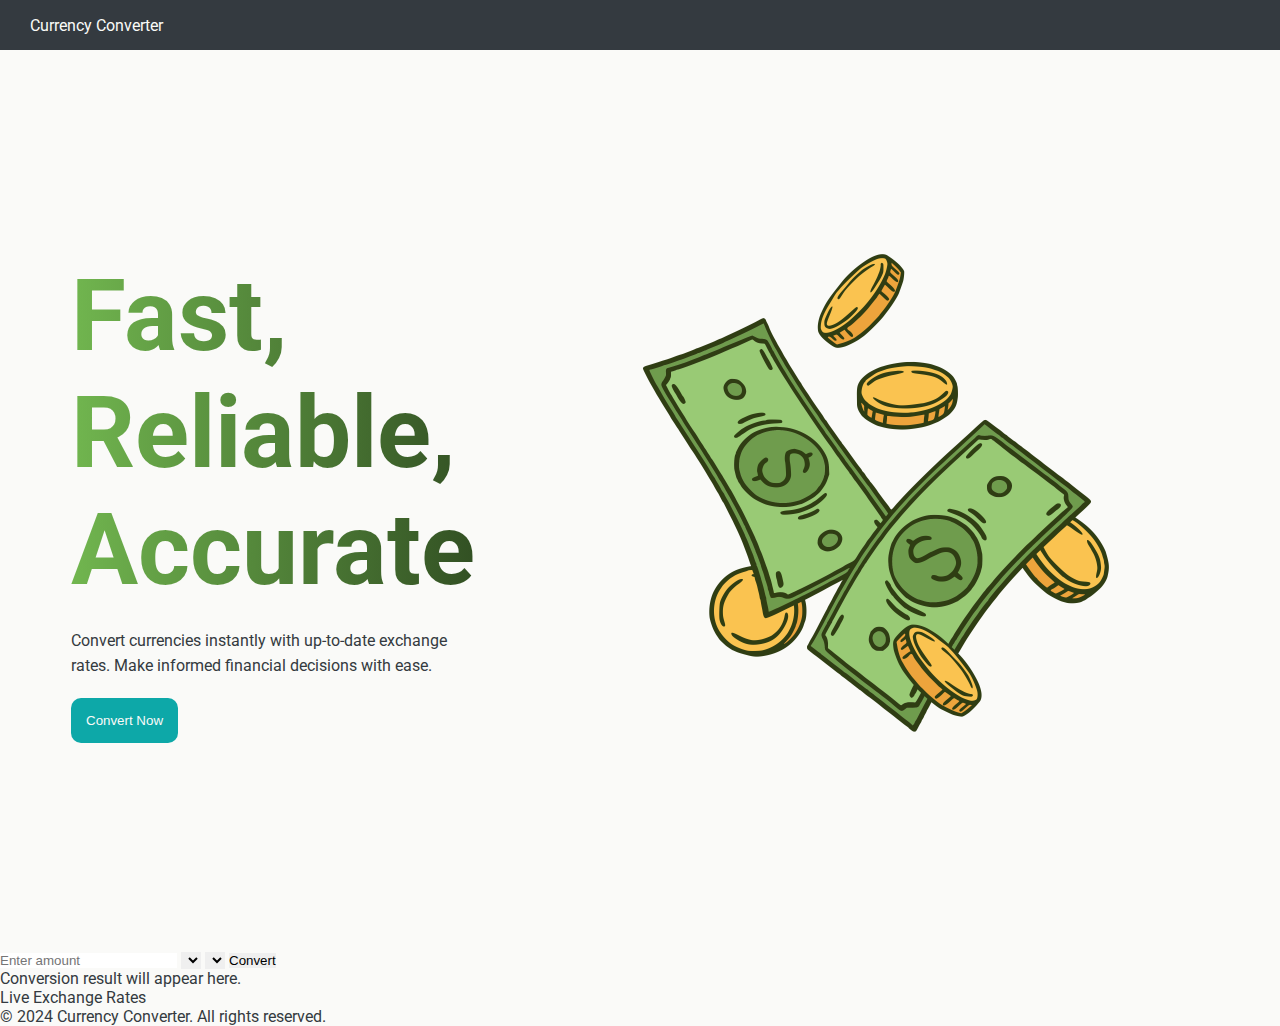
==== index.html @ 12a74fa1 "Responsiveness" ====
<!DOCTYPE html>
<html lang="en">
<head>
    <meta charset="UTF-8">
    <meta name="viewport" content="width=device-width, initial-scale=1.0">
    <link href="styles.css" rel="stylesheet">
    <link href="responsive.css" rel="stylesheet">
    <title>Currency Converter</title>
</head>
<body>
    <header>
        <div class="container">
            <nav>
                <ul>
                    <li><a>Currency Converter</a></li>
                </ul>
            </nav>
        </div>
    </header>
    <main>
        <section id="frontPage">
            <div class="row">          
            <div class="contentWrapper">
                <div class="content">
                    <h1>Fast, Reliable, Accurate</h1>
                    <p>Convert currencies instantly with up-to-date exchange rates. Make informed financial decisions with ease.</p>
                    <button id="ConvertNow">Convert Now</button>  
                </div>
            </div>
                <div class="imgWrapper">
                    <img src="cash.png" alt="">
                </div>  
        </div>
        </section>
        
        <!-- Conversion Form -->
        <section id="converter">
            <input type="number" id="amount" placeholder="Enter amount">
            <select id="fromCurrency">
                <!-- Currency options will go here -->
            </select>
            <select id="toCurrency">
                <!-- Currency options will go here -->
            </select>
            <button id="convertButton">Convert</button>
        </section>
        <!-- Conversion Result -->
        <section id="result">
            <p id="conversionResult">Conversion result will appear here.</p>
        </section>
    </main>
    <aside>
        <!-- Sidebar content like a live ticker or info goes here -->
        <p>Live Exchange Rates</p>
        <!-- Example placeholder -->
    </aside>
    <footer>
        <p>&copy; 2024 Currency Converter. All rights reserved.</p>
    </footer>
    <script src="script.js"></script>
</body>
</html>
---- styles.css ----
@import url('https://fonts.googleapis.com/css2?family=Roboto:wght@400;500;700&display=swap');

/* Base Styles */
*, *::before, *::after {
    box-sizing: border-box;
}

* {
    padding: 0;
    border: 0;
    margin: 0;
}

/* Variables */
:root {
    /* Color Variables */
    --white: #FAFAF8;
    --black: #343A40;
    --primary-color: #71B64F;
    --accent-color: #0DA8A8;
    --complementary-color: #0C535C;
    --shadow: #5c5c5c83;


    /* Font Variables */
  --font-family: 'Roboto', sans-serif;
  --font-regular: 400;
  --font-medium: 500;
  --font-bold: 700;
}

body {
    font-family: var(--font-family);
    font-weight: var(--font-regular);
    background-color: var(--white);
    color: var(--black);
  }

nav {
    background-color: var(--black);
    box-shadow: var(--shadow);
}

nav ul{
    width: 100%;
    list-style: none;
    display: flex;
    justify-content: flex-end;
}

nav li {
    height: 50px;
}

nav a {
    height: 100%;
    padding: 0 30px;
    text-decoration: none;
    display: flex;
    align-items: center;
    color: var(--white)
}

nav li:first-child {
    margin-right: auto;
}

/* main text and image */
#cover {
    background-color: var(--white);
    text-align: right;
    width: 100%;
}

#frontPage {
    width: 100%;
    min-height: 100vh;
    display: grid;
    place-items: center;
    padding: 50px;
    justify-content: center;
    align-items: center;
}

.row {
    width: 80%;
    max-width: 1170px;
    display: grid;
    grid-template-columns: repeat(2, 1fr);
    grid-gap: 50px;
}

.imgWrapper {
    max-width: 100%; /* Ensure wrapper takes full width available */
}

.row .imgWrapper img {
    max-width: 500px;
    height: auto;
    padding-bottom: 10px;
    transition: 0.3s;
}

.row .imgWrapper:hover img {
    transform: scale(1.10);
}

.row .contentWrapper {
    width:100%;
    display: flex;
    justify-content: center;
    align-items: center;
    padding-right: 50%;
}

.row .contentWrapper h1 {
    background: linear-gradient(to right, #71B64F, #325023);
    background-clip: text;
    color: transparent;
    font-weight: var(--font-bold);
    font-size: 100px;
    padding-bottom: 20px;
}

.row .contentWrapper p {
    font-size: 16px;
    font-weight: var(--font-regular);
    line-height: 25px;
    padding-bottom: 20px;
}

.row .contentWrapper button {
    background-color: var(--accent-color);
    color: var(--white);
    font-weight: var(--font-medium);
    border-radius: 10px;
    padding: 15px;
}
---- responsive.css ----
@media (max-width: 991px) {
    .row {
        display: grid;
        grid-template-columns: 1fr;
        grid-gap: 50px;
    }

    .row .contentWrapper {
        padding-right: 0;
    }
}

@media (max-width: 768px) {
    .row .imgWrapper img {
        max-width: 400px;
    }
    .row {
        width: 90%;
    }

    .row .contentWrapper {
        padding: 20px;
    }

    .row .contentWrapper h1 {
        font-size: 70px;
    }
    
    .row .contentWrapper p {
        line-height: 24px;
}
}

@media (max-width: 575px) {

    .row .contentWrapper h1 {
        font-size: 50px;
    }
    
    .row .contentWrapper p {
        font-size: 15px;
        line-height: 22px;
}

}
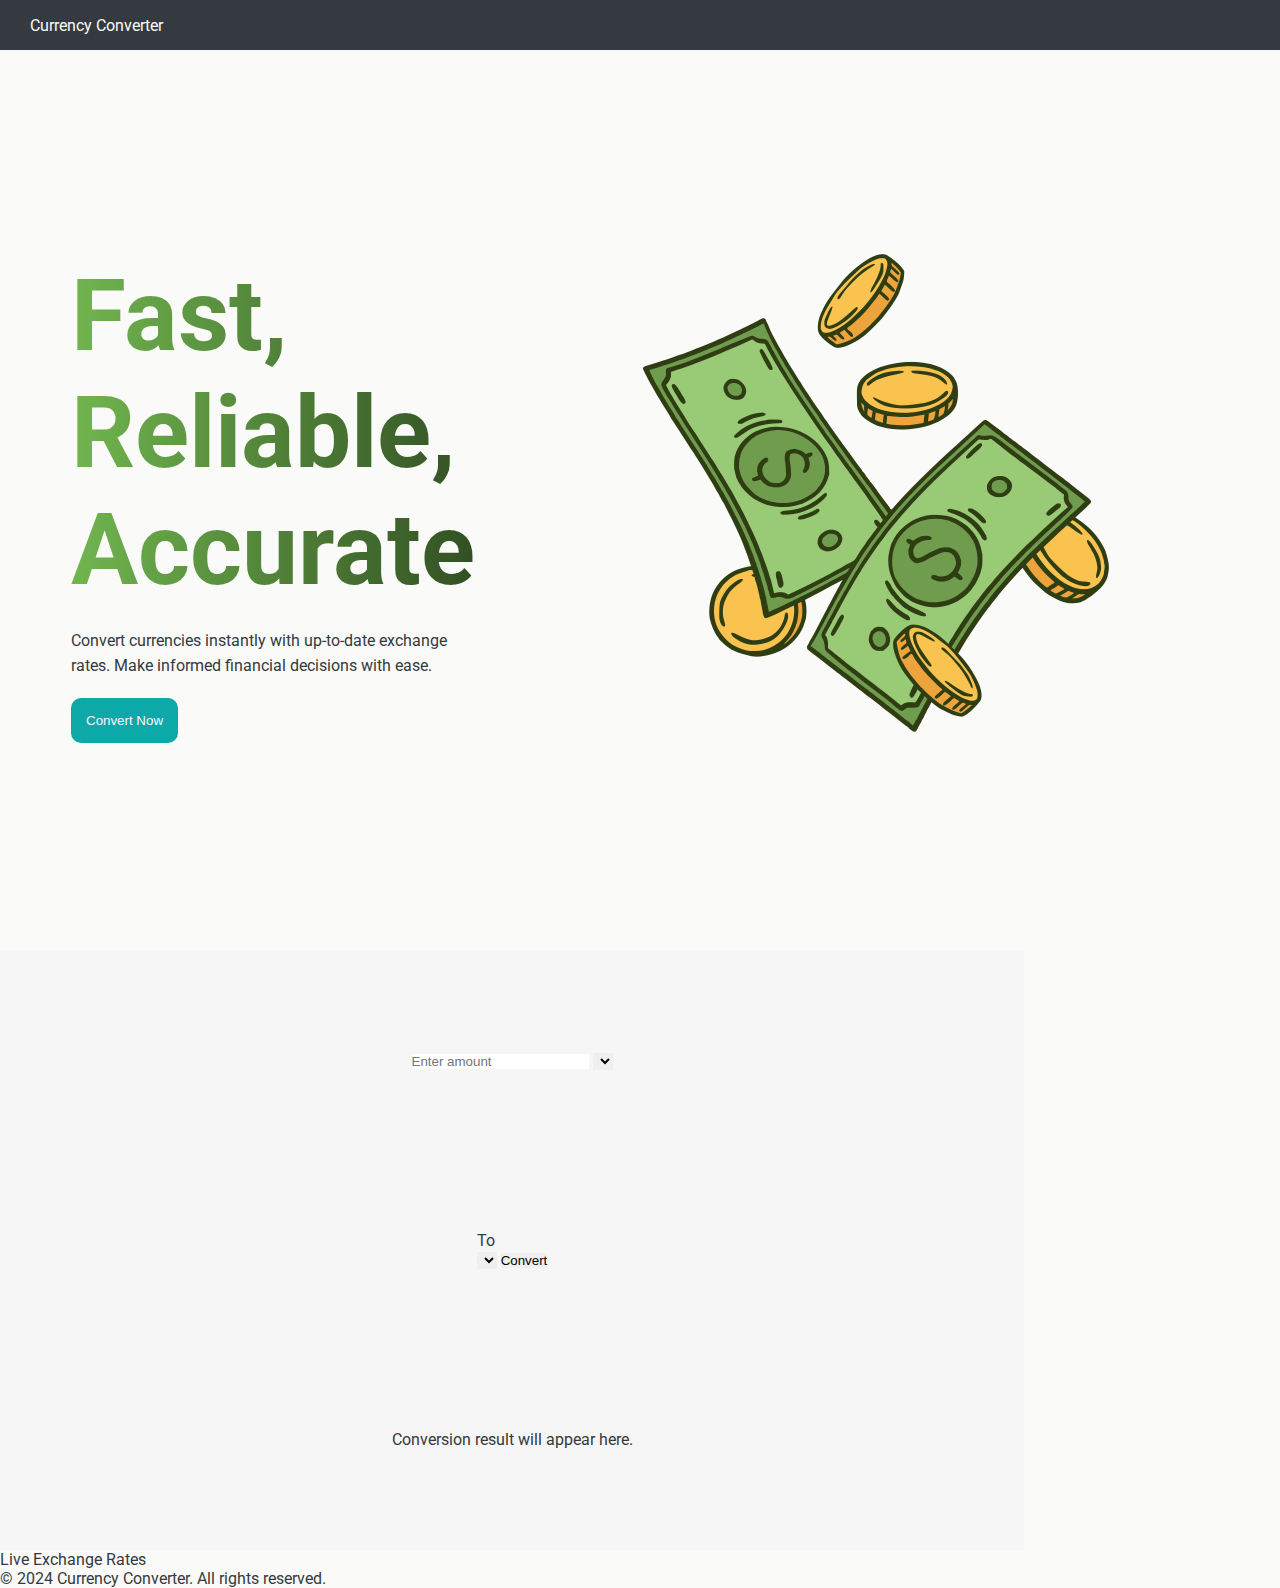
==== commit d3247225: "Converter box" ====
--- a/index.html
+++ b/index.html
@@ -32,22 +32,29 @@
                 </div>  
         </div>
         </section>
-        
         <!-- Conversion Form -->
-        <section id="converter">
+         <div class="box">
+            <div class="boxFrom">
+              <section id="converter">
             <input type="number" id="amount" placeholder="Enter amount">
             <select id="fromCurrency">
                 <!-- Currency options will go here -->
-            </select>
-            <select id="toCurrency">
+            </select>  
+            </div>
+            <div class="boxTo">
+                <p>To</p>
+                   <select id="toCurrency">
                 <!-- Currency options will go here -->
             </select>
             <button id="convertButton">Convert</button>
+            </div>
         </section>
         <!-- Conversion Result -->
         <section id="result">
             <p id="conversionResult">Conversion result will appear here.</p>
         </section>
+         </div>
+        
     </main>
     <aside>
         <!-- Sidebar content like a live ticker or info goes here -->
--- a/styles.css
+++ b/styles.css
@@ -135,4 +135,16 @@
     font-weight: var(--font-medium);
     border-radius: 10px;
     padding: 15px;
+}
+
+.box {
+    background-color: #f6f6f6;
+    width: 80%;
+    max-width: 1170px;
+    height: 600px;
+    padding: 20px;
+    display: grid;
+    place-items: center;
+    justify-content: center;
+    align-items: center;
 }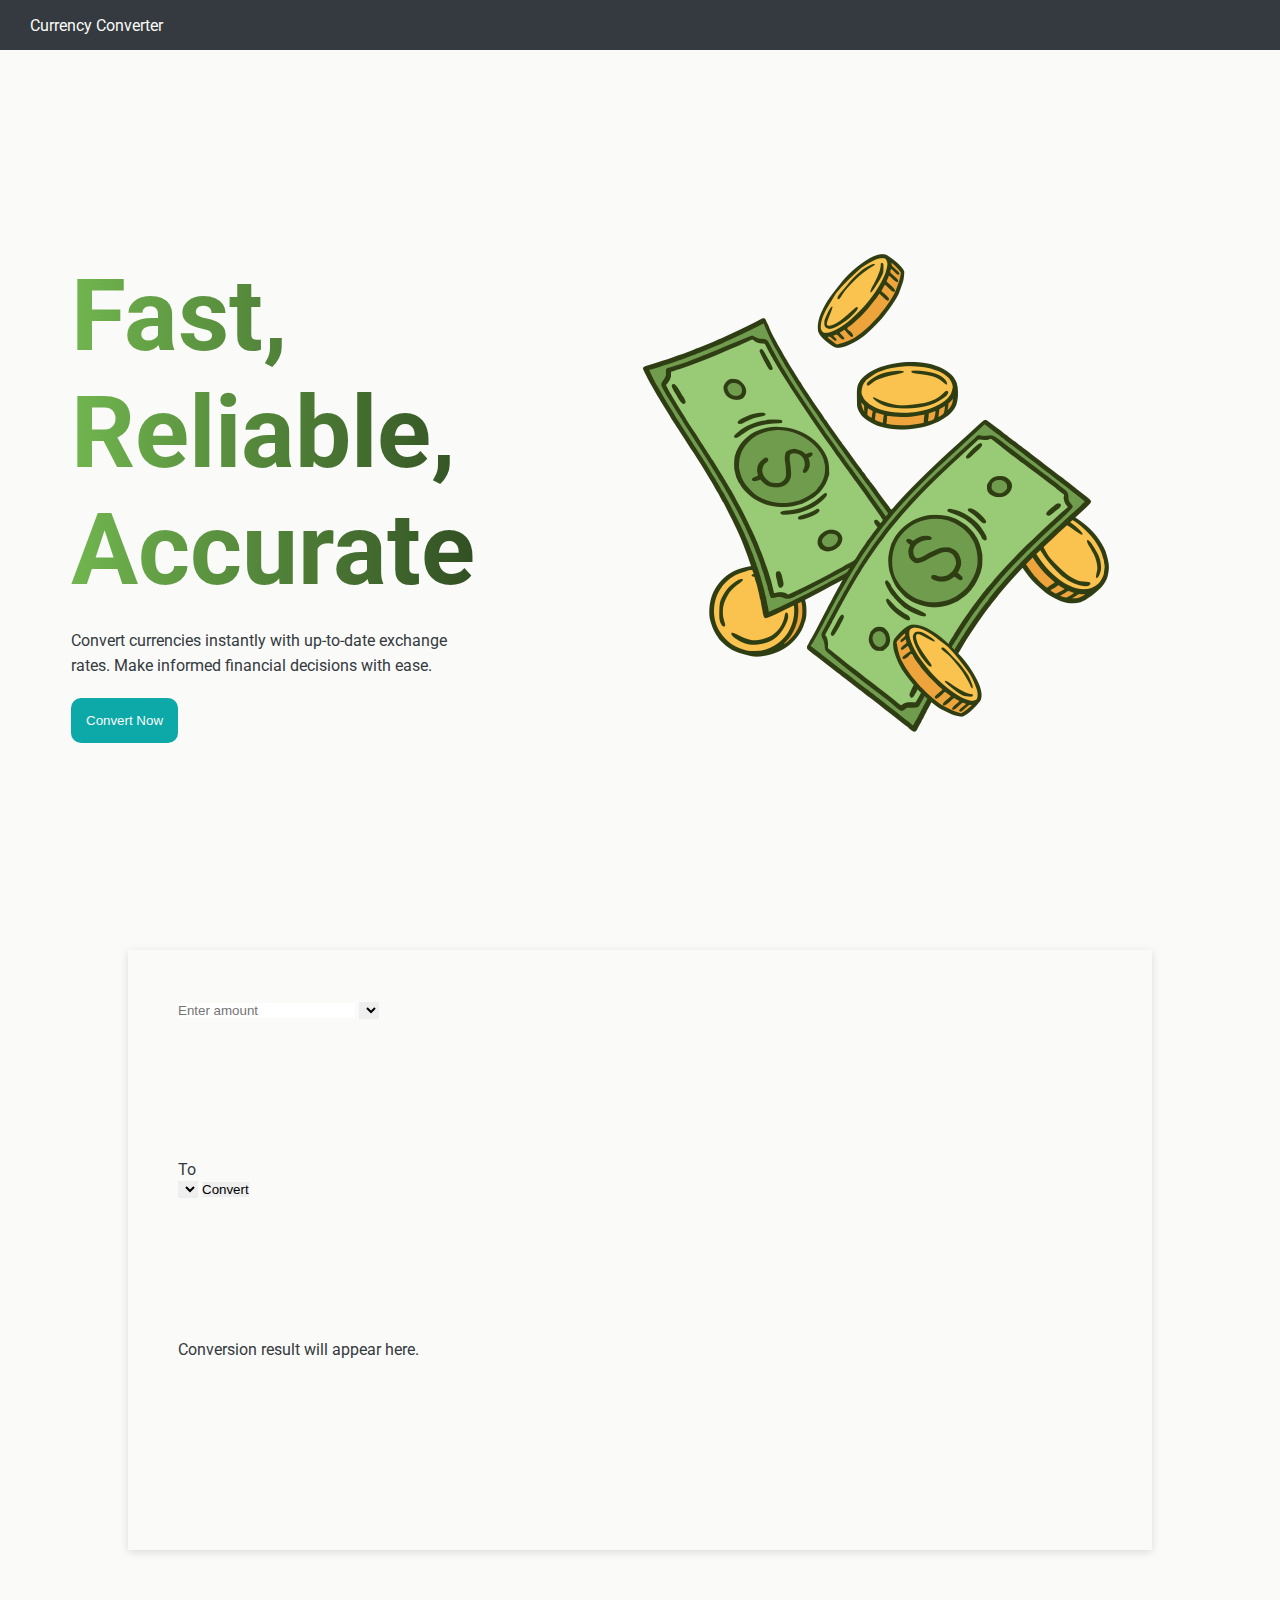
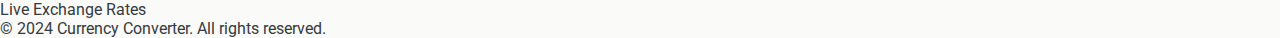
==== commit 320ca493: "Converter box styles" ====
--- a/index.html
+++ b/index.html
@@ -24,7 +24,7 @@
                 <div class="content">
                     <h1>Fast, Reliable, Accurate</h1>
                     <p>Convert currencies instantly with up-to-date exchange rates. Make informed financial decisions with ease.</p>
-                    <button id="ConvertNow">Convert Now</button>  
+                    <button id="convertNow">Convert Now</button>  
                 </div>
             </div>
                 <div class="imgWrapper">
@@ -33,7 +33,7 @@
         </div>
         </section>
         <!-- Conversion Form -->
-         <div class="box">
+         <div id="box">
             <div class="boxFrom">
               <section id="converter">
             <input type="number" id="amount" placeholder="Enter amount">
--- a/styles.css
+++ b/styles.css
@@ -135,16 +135,18 @@
     font-weight: var(--font-medium);
     border-radius: 10px;
     padding: 15px;
+    cursor: pointer;
 }
 
-.box {
-    background-color: #f6f6f6;
+#box {
+    background-color: var(--white);
     width: 80%;
     max-width: 1170px;
     height: 600px;
-    padding: 20px;
+    margin-left: auto;
+    margin-right: auto;
+    margin-bottom: 50px;
+    padding: 50px;
     display: grid;
-    place-items: center;
-    justify-content: center;
-    align-items: center;
+    box-shadow: rgba(99, 99, 99, 0.2) 0px 2px 8px 0px;
 }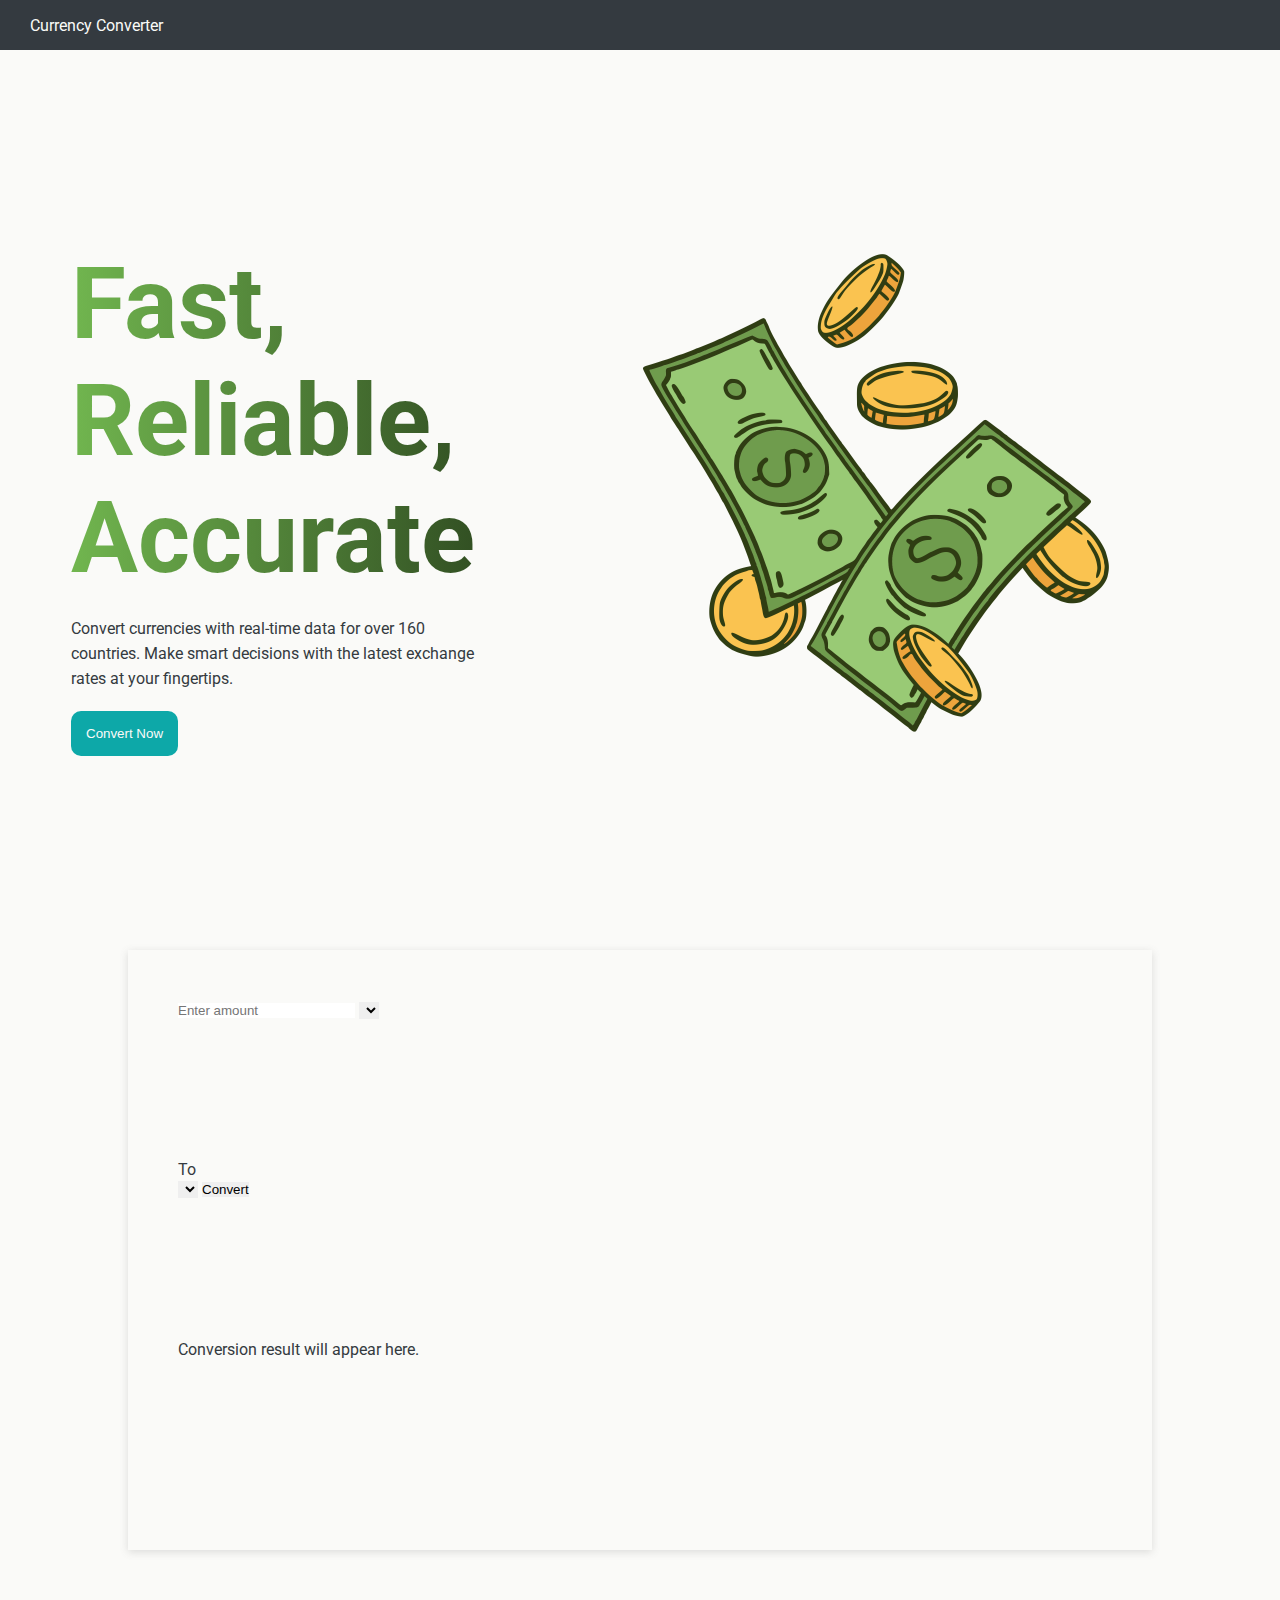
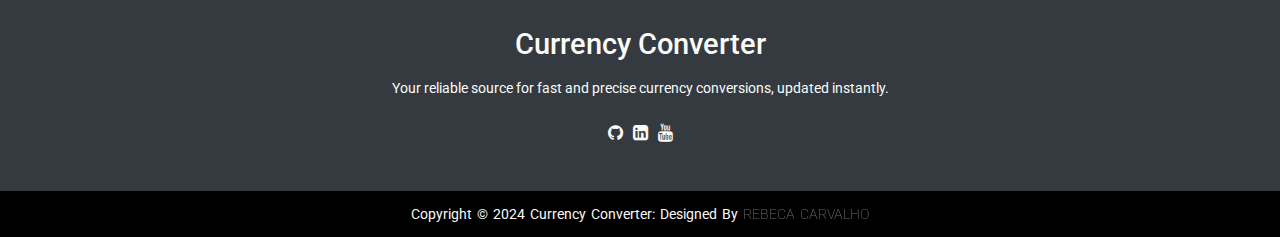
==== commit 3d643865: "Footer styles" ====
--- a/index.html
+++ b/index.html
@@ -5,6 +5,7 @@
     <meta name="viewport" content="width=device-width, initial-scale=1.0">
     <link href="styles.css" rel="stylesheet">
     <link href="responsive.css" rel="stylesheet">
+    <link rel="stylesheet" href="https://stackpath.bootstrapcdn.com/font-awesome/4.7.0/css/font-awesome.min.css">
     <title>Currency Converter</title>
 </head>
 <body>
@@ -23,7 +24,7 @@
             <div class="contentWrapper">
                 <div class="content">
                     <h1>Fast, Reliable, Accurate</h1>
-                    <p>Convert currencies instantly with up-to-date exchange rates. Make informed financial decisions with ease.</p>
+                    <p>Convert currencies with real-time data for over 160 countries. Make smart decisions with the latest exchange rates at your fingertips.</p>
                     <button id="convertNow">Convert Now</button>  
                 </div>
             </div>
@@ -56,13 +57,19 @@
          </div>
         
     </main>
-    <aside>
-        <!-- Sidebar content like a live ticker or info goes here -->
-        <p>Live Exchange Rates</p>
-        <!-- Example placeholder -->
-    </aside>
     <footer>
-        <p>&copy; 2024 Currency Converter. All rights reserved.</p>
+        <div class="footer-content">
+            <h3>Currency Converter</h3>
+            <p>Your reliable source for fast and precise currency conversions, updated instantly.</p>
+            <ul class="socials">
+                <li><a href="https://github.com/rebecarv" target="_blank"> <i class="fa fa-github"></i></a></li>
+                <li><a href="https://www.linkedin.com/in/rebeca-carvalho/" target="_blank"> <i class="fa fa-linkedin-square"></i></a></li>
+                <li><a href="https://www.youtube.com/channel/UCRrt6_7bQ71PMZpWIwDiYIA/" target="_blank"> <i class="fa fa-youtube"></i></a></li>
+            </ul>
+        </div>
+        <div class="footer-bottom">
+            <p>Copyright &copy; 2024 Currency Converter: designed by <span>Rebeca Carvalho</span></p>
+        </div>
     </footer>
     <script src="script.js"></script>
 </body>
--- a/styles.css
+++ b/styles.css
@@ -149,4 +149,85 @@
     padding: 50px;
     display: grid;
     box-shadow: rgba(99, 99, 99, 0.2) 0px 2px 8px 0px;
+}
+
+.boxFrom .boxTo {
+    
+}
+
+footer {
+    bottom: 0;
+    left: 0;
+    right: 0;
+    background: var(--black);
+    color: var(--white);
+    box-shadow: var(--shadow);
+    height: auto;
+    width: 100%vw;
+    padding-top: 20px;
+}
+
+.footer-content {
+    display: flex;
+    align-items: center;
+    justify-content: center;
+    flex-direction: column;
+    text-align: center;
+}
+
+.footer-content h3 {
+    font-size: 1.8rem;
+    font-weight: var(--font-medium);
+    line-height: 3rem;
+}
+
+.footer-content p {
+    max-width: 500px;
+    margin: 10px auto;
+    line-height: 20px;
+    font-size: 14px;
+}
+
+.socials {
+    list-style: none;
+    display: flex;
+    align-items: center;
+    justify-content: center;
+    margin: 1rem 0 3rem 0;
+}
+
+.socials li {
+    margin: 0 5px;
+}
+
+.socials a {
+    text-decoration: none;
+    color: var(--white);
+}
+
+.socials a i {
+    font-size: 1.1rem;
+    transition: color .4s ease;
+}
+
+.socials a:hover i {
+    color: var(--accent-color);
+}
+
+.footer-bottom {
+    background: #000;
+    width: 100%;
+    padding: 15px 0;
+    text-align: center;
+}
+
+.footer-bottom p {
+    font-size: 14px;
+    word-spacing: 2px;
+    text-transform: capitalize;
+}
+.footer-bottom span {
+    text-transform: uppercase;
+    opacity: .4;
+    font-weight: 200;
 }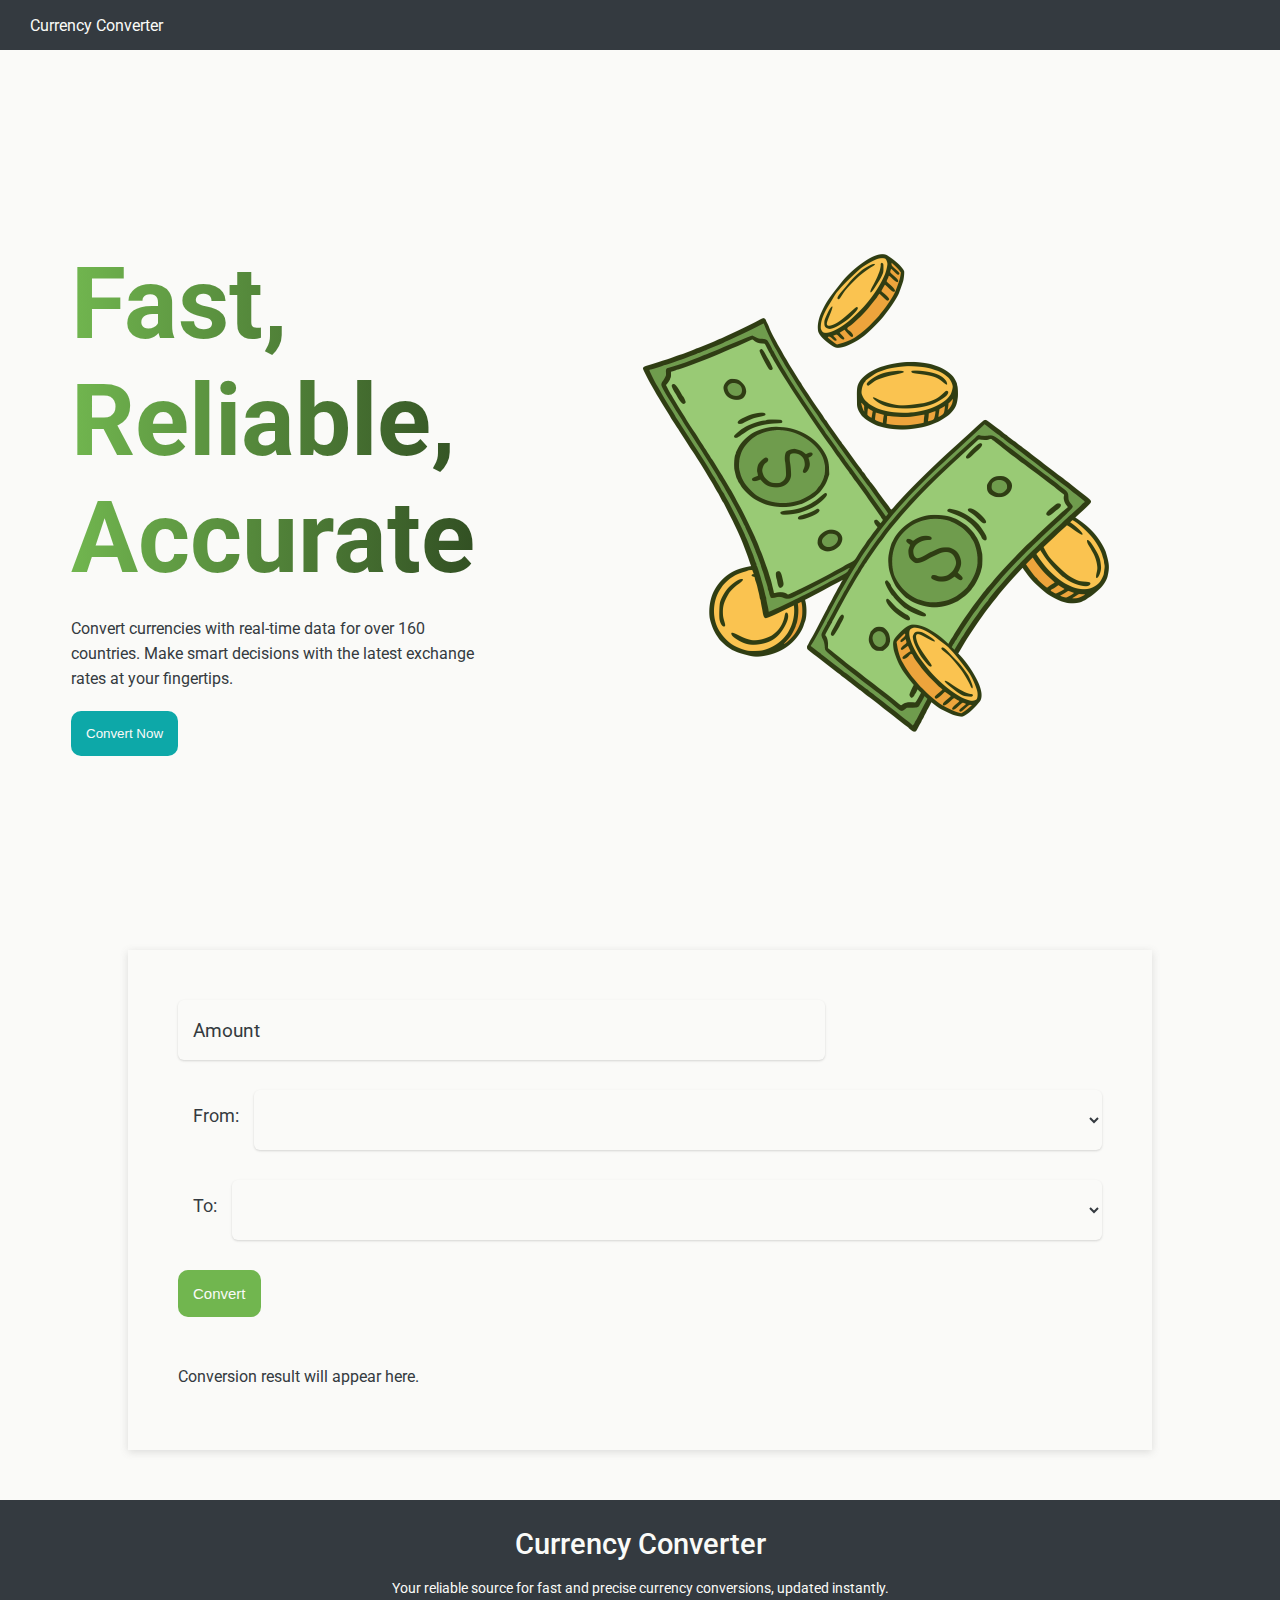
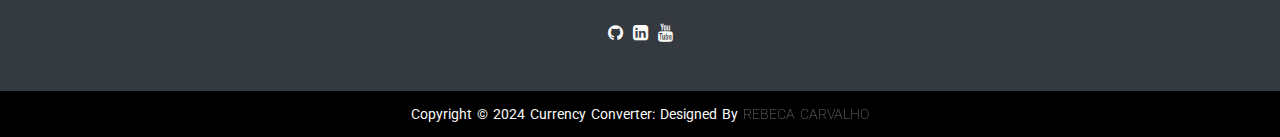
==== commit 8c140946: "Convert box layout" ====
--- a/index.html
+++ b/index.html
@@ -35,27 +35,31 @@
         </section>
         <!-- Conversion Form -->
          <div id="box">
-            <div class="boxFrom">
-              <section id="converter">
-            <input type="number" id="amount" placeholder="Enter amount">
-            <select id="fromCurrency">
+                <div class="input-field">
+                    <input type="text" id="amount" required spellcheck="false"/>
+                    <label>Amount</label>
+                </div>
+            <div class="convertBox">
+                <p>From:</p>
+                <select id="fromCurrency">
+                    <!-- Currency options will go here -->
+                </select>  
+            </div>
+            <div class="convertBox">
+                <p>To:</p>
+                 <select id="toCurrency">
                 <!-- Currency options will go here -->
-            </select>  
-            </div>
-            <div class="boxTo">
-                <p>To</p>
-                   <select id="toCurrency">
-                <!-- Currency options will go here -->
-            </select>
-            <button id="convertButton">Convert</button>
+                </select>
             </div>
         </section>
+        <div class="btn">
+            <button id="convertButton">Convert</button>
+        </div>
         <!-- Conversion Result -->
         <section id="result">
             <p id="conversionResult">Conversion result will appear here.</p>
         </section>
          </div>
-        
     </main>
     <footer>
         <div class="footer-content">
--- a/styles.css
+++ b/styles.css
@@ -135,24 +135,109 @@
     font-weight: var(--font-medium);
     border-radius: 10px;
     padding: 15px;
-    cursor: pointer;
+}
+
+.row .contentWrapper button:hover {
+    cursor:pointer;
+    box-shadow: rgba(0, 0, 0, 0.16) 0px 3px 6px, rgba(0, 0, 0, 0.23) 0px 3px 6px;
+    background-color: var(--primary-color);
 }
 
 #box {
     background-color: var(--white);
     width: 80%;
     max-width: 1170px;
-    height: 600px;
+    height: 500px;
     margin-left: auto;
     margin-right: auto;
     margin-bottom: 50px;
     padding: 50px;
-    display: grid;
     box-shadow: rgba(99, 99, 99, 0.2) 0px 2px 8px 0px;
 }
 
-.boxFrom .boxTo {
+#box .convertBox {
+    display: flex;
+    flex-direction: row;
+    padding-top: 30px;
+}
+.input-field {
+    position: relative; 
+    flex: 1;
+}
+
+.input-field input {
+    width: 70%;
+    height: 60px;
+    border-radius: 6px;
+    font-size: 18px;
+    padding: 0 15px;
+    box-shadow: rgba(0, 0, 0, 0.1) 0px 1px 3px 0px, rgba(0, 0, 0, 0.06) 0px 1px 2px 0px;
+    background: transparent;
+    outline: none;
+    color: var(--black);
+}
+
+.input-field label {
+    position: absolute;
+    top: 50%;
+    left: 15px;
+    transform: translateY(-50%);
+    color: var(--black);
+    font-size: 19px;
+    pointer-events: none;
+    transition: .3s;
+}
+
+input:focus {
+    box-shadow: rgba(0, 0, 0, 0.1) 0px 1px 3px 0px, rgba(0, 0, 0, 0.06) 0px 1px 2px 0px;
+}
+
+input:focus ~ label,
+input:valid ~ label {
+    top: 0;
+    font-size: 16px;
+    padding: 0;
+    background: var(--white);
+}
+
+.convertBox select {
+    width: 80%;
+    height: 60px;
+    border-radius: 6px;
+    font-size: 18px;
+    padding: 0 15px;
+    box-shadow: rgba(0, 0, 0, 0.1) 0px 1px 3px 0px, rgba(0, 0, 0, 0.06) 0px 1px 2px 0px;
+    background: transparent;
+    outline: none;
+    color: var(--black);
+    flex: 1;
+}
+
+.convertBox p {
+    font-size: 18px;
+    padding: 15px;
+    justify-content: flex-start;
+}
+
+.btn {
+    display: flex;
+    padding-top: 30px;
+    padding-bottom: 50px;
+}
+
+#convertButton {
+    background-color: var(--primary-color);
+    color: var(--white);
+    font-weight: var(--font-medium);
+    border-radius: 10px;
+    padding: 15px;
+    font-size: 15px;
+    justify-content: flex-end;
+}
     
+ button:hover {
+    cursor:pointer;
+    box-shadow: rgba(0, 0, 0, 0.16) 0px 3px 6px, rgba(0, 0, 0, 0.23) 0px 3px 6px;
 }
 
 footer {
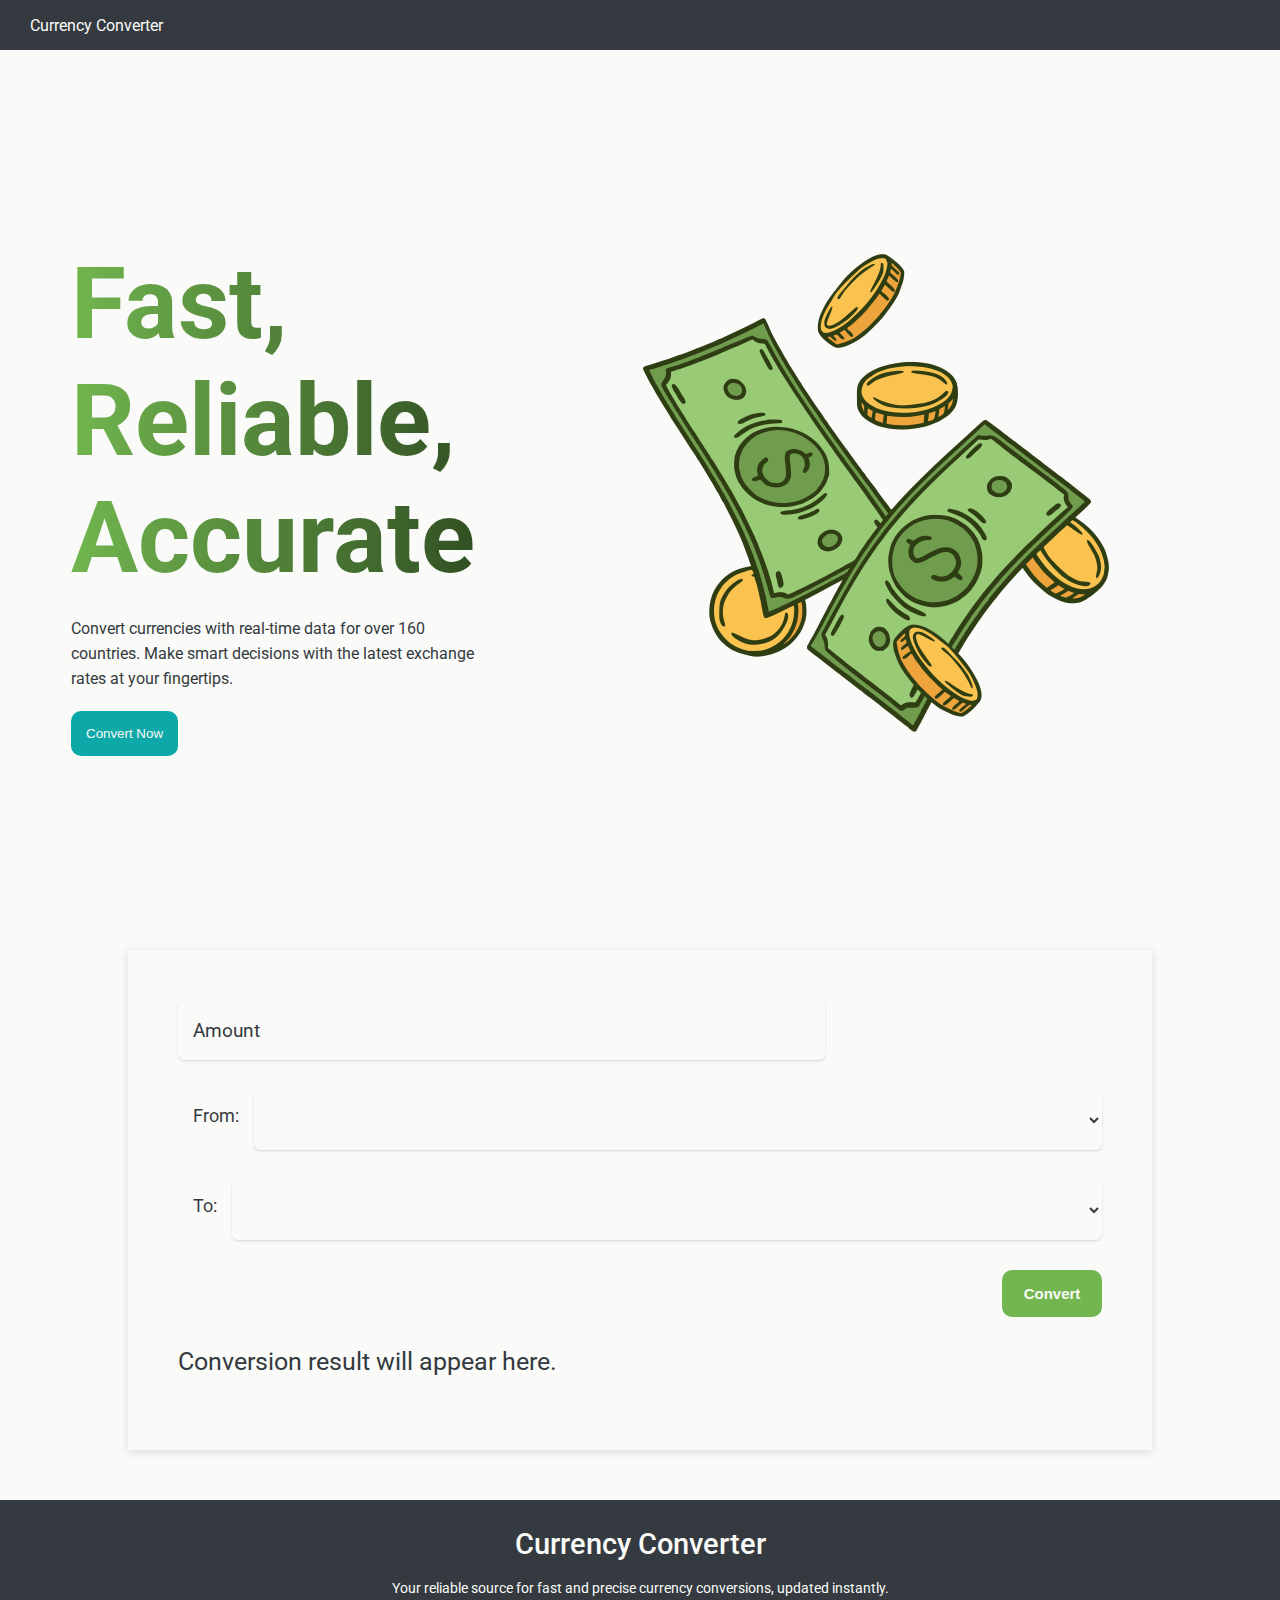
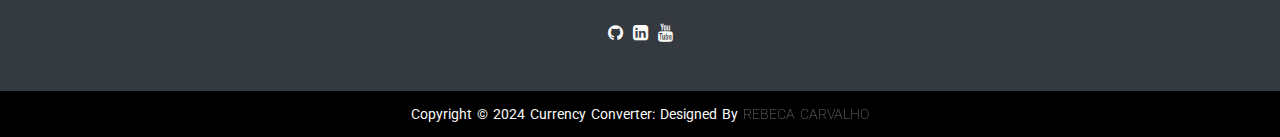
==== commit cdbd4da9: "Regex for non-numeric values" ====
--- a/index.html
+++ b/index.html
@@ -38,6 +38,7 @@
                 <div class="input-field">
                     <input type="text" id="amount" required spellcheck="false"/>
                     <label>Amount</label>
+                    <span id="errorMessage" style="color: red; display: none;">Please enter a valid number!</span>
                 </div>
             <div class="convertBox">
                 <p>From:</p>
--- a/styles.css
+++ b/styles.css
@@ -222,13 +222,15 @@
 .btn {
     display: flex;
     padding-top: 30px;
-    padding-bottom: 50px;
+    padding-bottom: 30px;
+    flex-direction: row-reverse;
 }
 
 #convertButton {
     background-color: var(--primary-color);
     color: var(--white);
-    font-weight: var(--font-medium);
+    font-weight: var(--font-bold);
+    width: 100px;
     border-radius: 10px;
     padding: 15px;
     font-size: 15px;
@@ -238,6 +240,11 @@
  button:hover {
     cursor:pointer;
     box-shadow: rgba(0, 0, 0, 0.16) 0px 3px 6px, rgba(0, 0, 0, 0.23) 0px 3px 6px;
+}
+
+#conversionResult {
+    font-size: 25px;
+    padding: auto;
 }
 
 footer {
--- a/responsive.css
+++ b/responsive.css
@@ -32,6 +32,9 @@
 }
 
 @media (max-width: 575px) {
+    .row .imgWrapper img {
+        max-width: 300px;
+    }
 
     .row .contentWrapper h1 {
         font-size: 50px;
